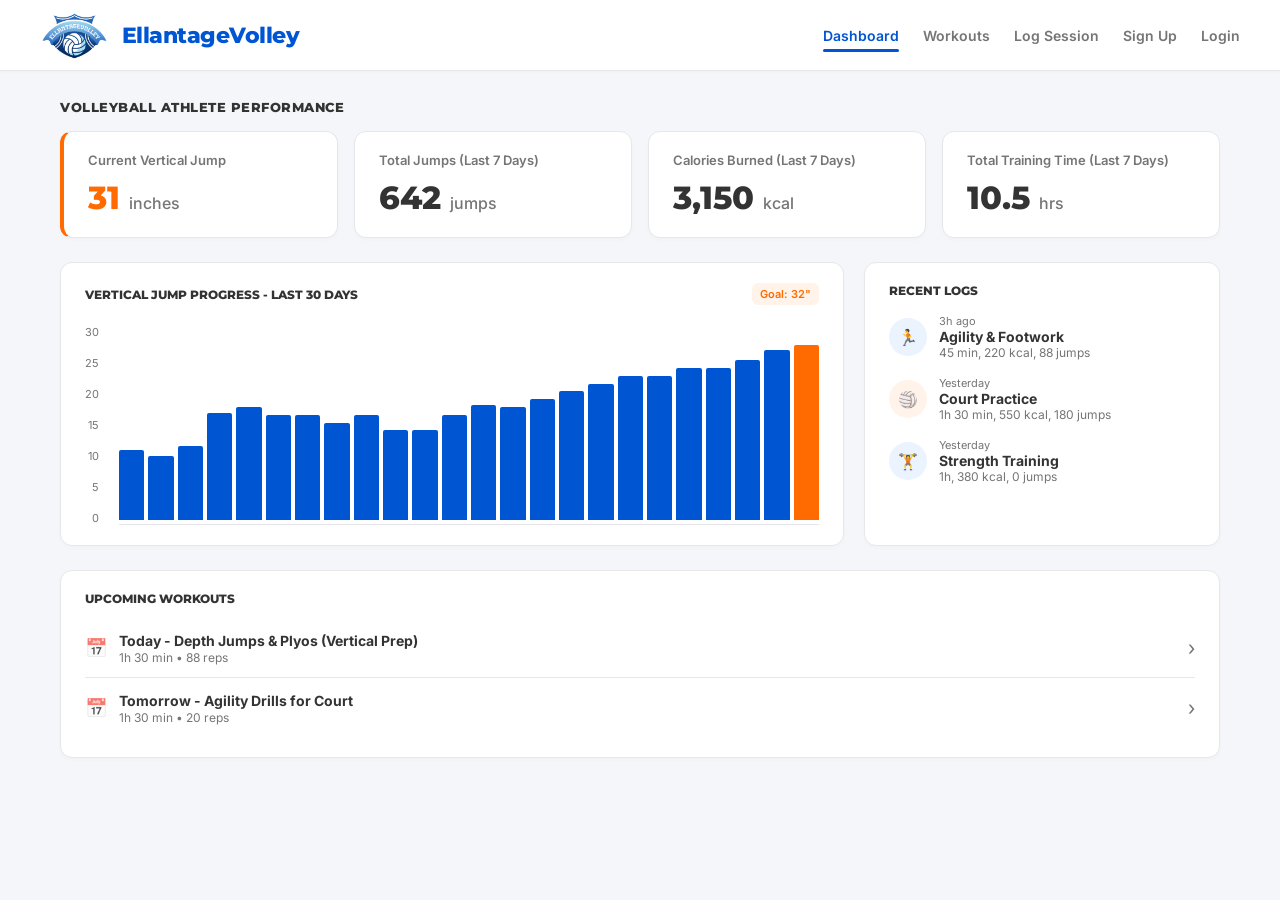
==== dashboard.html @ a330d69d "Add files via upload" ====
<!DOCTYPE html>
<html lang="en">
<head>
  <meta charset="UTF-8">
  <meta name="viewport" content="width=device-width, initial-scale=1.0">
  <title>EllantageVolley | Volleyball Fitness & Jump Tracker</title>
  <link rel="shortcut icon" href="logo.png">
  <link rel="stylesheet" href="dashboard.css">
</head>
<body>

  <!-- Top Navigation Bar -->
  <header id="navbar">
    <div id="logo-container">
      <img src="logo.png" alt="EllantageVolley Logo" id="logo-img">
      <span id="logo-text">EllantageVolley</span>
    </div>
    <nav id="nav-links">
      <a href="#" class="nav-item active">Dashboard</a>
      <a href="#" class="nav-item">Workouts</a>
      <a href="#" class="nav-item">Log Session</a>
      <a href="signup.html" class="nav-item">Sign Up</a>
      <a href="login.html" class="nav-item">Login</a>
    </nav>
  </header>

  <!-- Main Dashboard Wrapper -->
  <main class="dashboard-container">
    <h1 class="page-title">VOLLEYBALL ATHLETE PERFORMANCE</h1>

    <!-- KPI Summary Cards Grid -->
    <section class="kpi-grid">
      <div class="card kpi-card highlight-card">
        <h2>Current Vertical Jump</h2>
        <div class="stat-value text-orange">31 <span class="unit">inches</span></div>
      </div>
      <div class="card kpi-card">
        <h2>Total Jumps (Last 7 Days)</h2>
        <div class="stat-value">642 <span class="unit">jumps</span></div>
      </div>
      <div class="card kpi-card">
        <h2>Calories Burned (Last 7 Days)</h2>
        <div class="stat-value">3,150 <span class="unit">kcal</span></div>
      </div>
      <div class="card kpi-card">
        <h2>Total Training Time (Last 7 Days)</h2>
        <div class="stat-value">10.5 <span class="unit">hrs</span></div>
      </div>
    </section>

    <!-- Main Content Area: Bar Chart & Recent Activity -->
    <div class="main-grid">
      
      <!-- Progress Bar Chart -->
      <section class="card chart-section">
        <div class="chart-header">
          <h2>VERTICAL JUMP PROGRESS - LAST 30 DAYS</h2>
          <span class="target-badge">Goal: 32"</span>
        </div>
        <div class="chart-container">
          <div class="y-axis">
            <span>30</span>
            <span>25</span>
            <span>20</span>
            <span>15</span>
            <span>10</span>
            <span>5</span>
            <span>0</span>
          </div>
          <div class="bars-wrapper">
            <div class="bar" style="--height: 36%;"></div>
            <div class="bar" style="--height: 33%;"></div>
            <div class="bar" style="--height: 38%;"></div>
            <div class="bar" style="--height: 55%;"></div>
            <div class="bar" style="--height: 58%;"></div>
            <div class="bar" style="--height: 54%;"></div>
            <div class="bar" style="--height: 54%;"></div>
            <div class="bar" style="--height: 50%;"></div>
            <div class="bar" style="--height: 54%;"></div>
            <div class="bar" style="--height: 46%;"></div>
            <div class="bar" style="--height: 46%;"></div>
            <div class="bar" style="--height: 54%;"></div>
            <div class="bar" style="--height: 59%;"></div>
            <div class="bar" style="--height: 58%;"></div>
            <div class="bar" style="--height: 62%;"></div>
            <div class="bar" style="--height: 66%;"></div>
            <div class="bar" style="--height: 70%;"></div>
            <div class="bar" style="--height: 74%;"></div>
            <div class="bar" style="--height: 74%;"></div>
            <div class="bar" style="--height: 78%;"></div>
            <div class="bar" style="--height: 78%;"></div>
            <div class="bar" style="--height: 82%;"></div>
            <div class="bar" style="--height: 87%;"></div>
            <div class="bar bar-accent" style="--height: 90%;"></div>
          </div>
        </div>
      </section>

      <!-- Recent Workout Logs -->
      <section class="card recent-logs">
        <h2>RECENT LOGS</h2>
        <ul class="logs-list">
          <li class="log-item">
            <div class="icon-circle">🏃</div>
            <div class="log-details">
              <span class="time-ago">3h ago</span>
              <strong>Agility & Footwork</strong>
              <p>45 min, 220 kcal, 88 jumps</p>
            </div>
          </li>
          <li class="log-item">
            <div class="icon-circle icon-orange">🏐</div>
            <div class="log-details">
              <span class="time-ago">Yesterday</span>
              <strong>Court Practice</strong>
              <p>1h 30 min, 550 kcal, 180 jumps</p>
            </div>
          </li>
          <li class="log-item">
            <div class="icon-circle">🏋️</div>
            <div class="log-details">
              <span class="time-ago">Yesterday</span>
              <strong>Strength Training</strong>
              <p>1h, 380 kcal, 0 jumps</p>
            </div>
          </li>
        </ul>
      </section>

    </div>

    <!-- Upcoming Sessions Block -->
    <section class="card upcoming-section">
      <h2>UPCOMING WORKOUTS</h2>
      <div class="upcoming-item">
        <div class="upcoming-info">
          <span class="calendar-icon">📅</span>
          <div>
            <strong>Today - Depth Jumps & Plyos (Vertical Prep)</strong>
            <p>1h 30 min • 88 reps</p>
          </div>
        </div>
        <span class="arrow">&rsaquo;</span>
      </div>
      <div class="upcoming-item">
        <div class="upcoming-info">
          <span class="calendar-icon">📅</span>
          <div>
            <strong>Tomorrow - Agility Drills for Court</strong>
            <p>1h 30 min • 20 reps</p>
          </div>
        </div>
        <span class="arrow">&rsaquo;</span>
      </div>
    </section>

  </main>
</body>
</html>
---- dashboard.css ----
@import url('https://fonts.googleapis.com/css2?family=Montserrat:wght@600;700;800&family=Inter:wght@400;500;600&display=swap');

/* Color Variables */
:root {
  --primary-blue: #0056D2;
  --secondary-orange: #FF6B00;
  --dark-slate: #333333;
  --bg-color: #F4F6F9;
  --card-bg: #FFFFFF;
  --text-muted: #757575;
  --border-color: #E5E7EB;
}

* {
  box-sizing: border-box;
  margin: 0;
  padding: 0;
}

body {
  font-family: 'Inter', -apple-system, BlinkMacSystemFont, sans-serif;
  background-color: var(--bg-color);
  color: var(--dark-slate);
  padding-bottom: 40px;
}

/* Responsive Navigation Bar */
#navbar {
  display: flex;
  justify-content: space-between;
  align-items: center;
  background-color: var(--card-bg);
  padding: 10px 40px;
  border-bottom: 1px solid var(--border-color);
  box-shadow: 0 1px 3px rgba(0,0,0,0.03);
}

#logo-container {
  display: flex;
  align-items: center;
  gap: 12px;
}

#logo-img {
  height: 50px;
  width: auto;
  object-fit: contain;
}

#logo-text {
  font-family: 'Montserrat', sans-serif;
  font-size: 22px;
  font-weight: 800;
  letter-spacing: -0.5px;
  color: var(--primary-blue);
}

#nav-links {
  display: flex;
  gap: 24px;
}

.nav-item {
  text-decoration: none;
  color: var(--text-muted);
  font-size: 14px;
  font-weight: 600;
  padding: 8px 0;
  position: relative;
  transition: color 0.2s ease;
}

.nav-item:hover, .nav-item.active {
  color: var(--primary-blue);
}

.nav-item.active::after {
  content: '';
  position: absolute;
  bottom: 0;
  left: 0;
  width: 100%;
  height: 3px;
  background-color: var(--primary-blue);
  border-radius: 2px;
}

/* Dashboard Layout Structure */
.dashboard-container {
  max-width: 1200px;
  margin: 28px auto 0 auto;
  padding: 0 20px;
}

.page-title {
  font-family: 'Montserrat', sans-serif;
  font-size: 13px;
  font-weight: 800;
  letter-spacing: 0.5px;
  margin-bottom: 16px;
  color: var(--dark-slate);
}

/* Cards Design */
.card {
  background-color: var(--card-bg);
  border-radius: 12px;
  padding: 20px 24px;
  border: 1px solid var(--border-color);
  box-shadow: 0 2px 4px rgba(0, 0, 0, 0.02);
}

/* Responsive KPI Cards Grid */
.kpi-grid {
  display: grid;
  grid-template-columns: repeat(4, 1fr);
  gap: 16px;
  margin-bottom: 24px;
}

.kpi-card h2 {
  font-size: 13px;
  color: var(--text-muted);
  font-weight: 600;
  margin-bottom: 10px;
}

.kpi-card.highlight-card {
  border-left: 4px solid var(--secondary-orange);
}

.stat-value {
  font-family: 'Montserrat', sans-serif;
  font-size: 32px;
  font-weight: 800;
  color: var(--dark-slate);
}

.text-orange {
  color: var(--secondary-orange);
}

.stat-value .unit {
  font-family: 'Inter', sans-serif;
  font-size: 16px;
  font-weight: 500;
  color: var(--text-muted);
}

/* Chart & Recent Activity Grid Split */
.main-grid {
  display: grid;
  grid-template-columns: 2.2fr 1fr;
  gap: 20px;
  margin-bottom: 24px;
}

/* Chart Styles */
.chart-header {
  display: flex;
  justify-content: space-between;
  align-items: center;
  margin-bottom: 20px;
}

.chart-header h2 {
  font-family: 'Montserrat', sans-serif;
  font-size: 12px;
  font-weight: 800;
  color: var(--dark-slate);
}

.target-badge {
  font-size: 11px;
  font-weight: 600;
  background-color: #FFF3EA;
  color: var(--secondary-orange);
  padding: 4px 8px;
  border-radius: 6px;
}

.chart-container {
  display: flex;
  height: 200px;
  gap: 12px;
}

.y-axis {
  display: flex;
  flex-direction: column;
  justify-content: space-between;
  font-size: 11px;
  color: var(--text-muted);
  text-align: right;
  padding-right: 8px;
}

.bars-wrapper {
  display: flex;
  align-items: flex-end;
  justify-content: space-between;
  flex-grow: 1;
  border-bottom: 1px solid var(--border-color);
  padding-bottom: 4px;
  gap: 4px;
}

.bar {
  flex-grow: 1;
  background-color: var(--primary-blue);
  height: var(--height);
  border-top-left-radius: 2px;
  border-top-right-radius: 2px;
  transition: opacity 0.2s;
}

.bar-accent {
  background-color: var(--secondary-orange);
}

.bar:hover {
  opacity: 0.8;
}

/* Recent Activity Feed */
.recent-logs h2 {
  font-family: 'Montserrat', sans-serif;
  font-size: 12px;
  font-weight: 800;
  color: var(--dark-slate);
  margin-bottom: 16px;
}

.logs-list {
  list-style: none;
  display: flex;
  flex-direction: column;
  gap: 16px;
}

.log-item {
  display: flex;
  align-items: center;
  gap: 12px;
}

.icon-circle {
  width: 38px;
  height: 38px;
  background-color: #EBF3FF;
  border-radius: 50%;
  display: flex;
  align-items: center;
  justify-content: center;
  font-size: 16px;
}

.icon-orange {
  background-color: #FFF3EA;
}

.log-details {
  display: flex;
  flex-direction: column;
}

.time-ago {
  font-size: 11px;
  color: var(--text-muted);
}

.log-details strong {
  font-size: 14px;
  color: var(--dark-slate);
}

.log-details p {
  font-size: 12px;
  color: var(--text-muted);
}

/* Upcoming Workouts Section */
.upcoming-section h2 {
  font-family: 'Montserrat', sans-serif;
  font-size: 12px;
  font-weight: 800;
  color: var(--dark-slate);
  margin-bottom: 12px;
}

.upcoming-item {
  display: flex;
  justify-content: space-between;
  align-items: center;
  padding: 12px 0;
  border-bottom: 1px solid var(--border-color);
}

.upcoming-item:last-child {
  border-bottom: none;
}

.upcoming-info {
  display: flex;
  align-items: center;
  gap: 12px;
}

.calendar-icon {
  font-size: 18px;
  opacity: 0.7;
}

.upcoming-info strong {
  font-size: 14px;
  color: var(--dark-slate);
}

.upcoming-info p {
  font-size: 12px;
  color: var(--text-muted);
}

.arrow {
  font-size: 20px;
  color: var(--text-muted);
}

/* ===================================================
   RESPONSIVE MEDIA QUERIES
   =================================================== */

/* Tablet (Max-width 1024px) */
@media (max-width: 1024px) {
  .kpi-grid {
    grid-template-columns: repeat(2, 1fr);
  }
  .main-grid {
    grid-template-columns: 1fr;
  }
}

/* Mobile (Max-width 640px) */
@media (max-width: 640px) {
  #navbar {
    padding: 12px 16px;
    flex-direction: column;
    gap: 12px;
  }

  #nav-links {
    gap: 14px;
    font-size: 13px;
    width: 100%;
    justify-content: space-between;
    overflow-x: auto;
  }

  .dashboard-container {
    padding: 0 12px;
    margin-top: 16px;
  }

  .kpi-grid {
    grid-template-columns: 1fr;
  }

  .stat-value {
    font-size: 26px;
  }

  .chart-container {
    height: 160px;
  }

  .bars-wrapper {
    gap: 2px;
  }
}
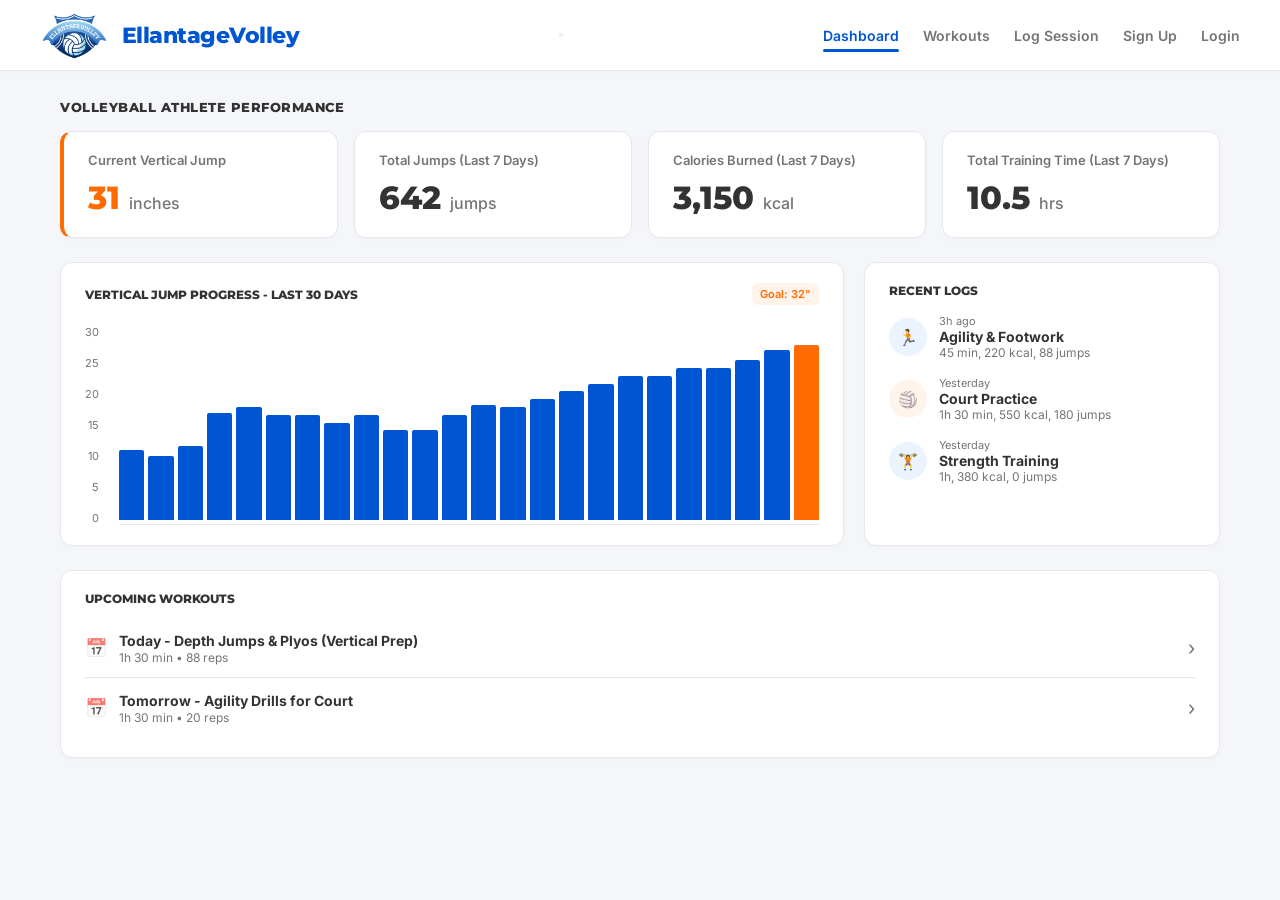
==== commit ccbc3438: "Update dashboard.html" ====
--- a/dashboard.html
+++ b/dashboard.html
@@ -15,6 +15,14 @@
       <img src="logo.png" alt="EllantageVolley Logo" id="logo-img">
       <span id="logo-text">EllantageVolley</span>
     </div>
+
+    <!-- Mobile Hamburger Button -->
+  <button id="menu-toggle" aria-label="Toggle navigation">
+    <span class="bar"></span>
+    <span class="bar"></span>
+    <span class="bar"></span>
+  </button>
+    
     <nav id="nav-links">
       <a href="#" class="nav-item active">Dashboard</a>
       <a href="#" class="nav-item">Workouts</a>
@@ -155,5 +163,6 @@
     </section>
 
   </main>
+  <script src="script.js"></script>
 </body>
-</html>+</html>
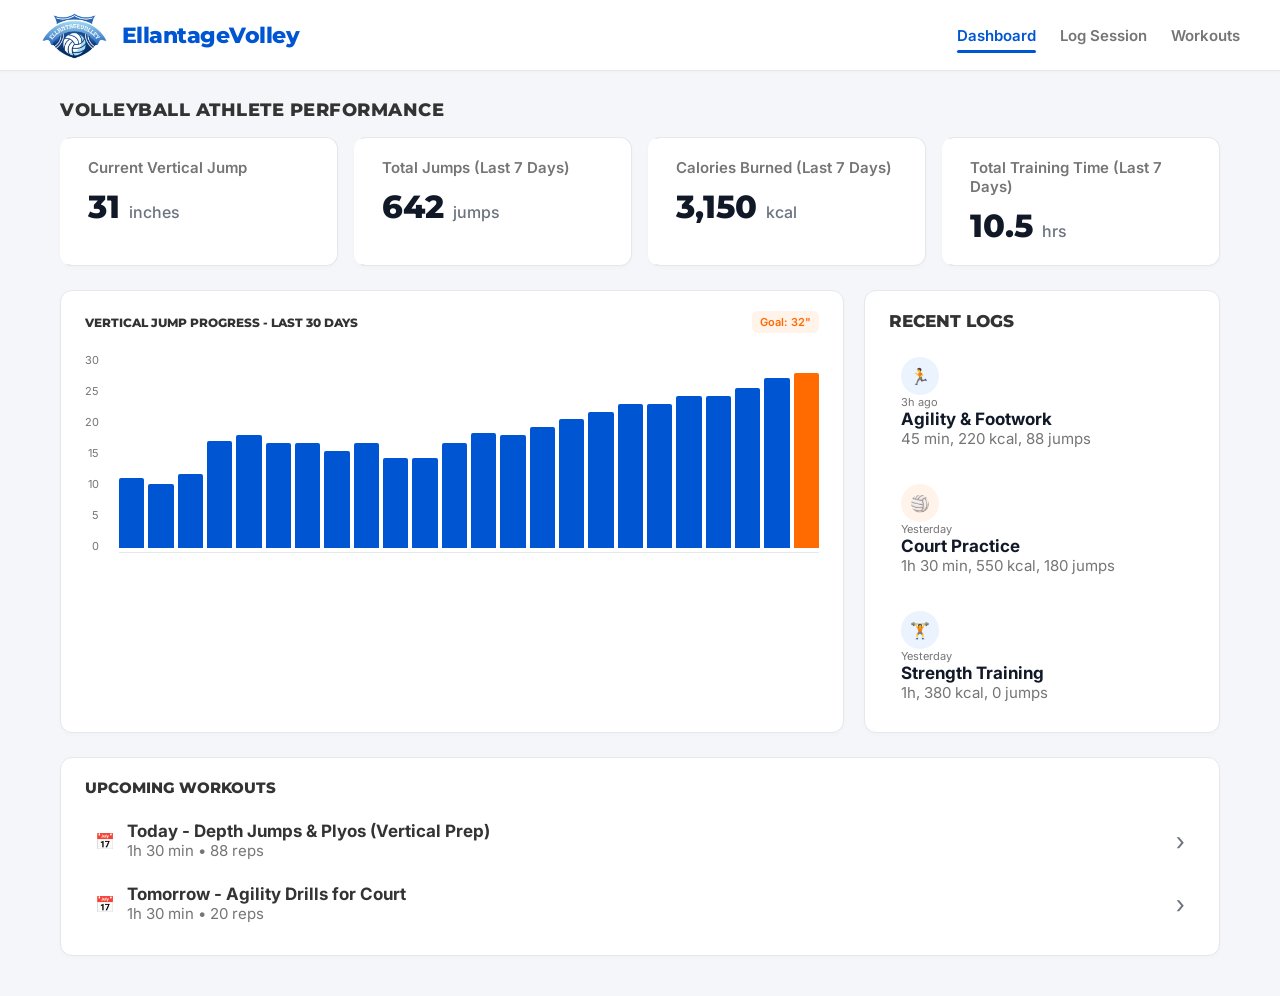
==== commit d6bbaca9: "Add files via upload" ====
--- a/dashboard.html
+++ b/dashboard.html
@@ -22,13 +22,11 @@
     <span class="bar"></span>
     <span class="bar"></span>
   </button>
-    
+
     <nav id="nav-links">
       <a href="#" class="nav-item active">Dashboard</a>
+      <a href="#" class="nav-item">Log Session</a>
       <a href="#" class="nav-item">Workouts</a>
-      <a href="#" class="nav-item">Log Session</a>
-      <a href="signup.html" class="nav-item">Sign Up</a>
-      <a href="login.html" class="nav-item">Login</a>
     </nav>
   </header>
 
@@ -163,6 +161,6 @@
     </section>
 
   </main>
-  <script src="script.js"></script>
+  <script src="dashboard.js"></script>
 </body>
-</html>
+</html>
--- a/dashboard.css
+++ b/dashboard.css
@@ -63,7 +63,7 @@
 .nav-item {
   text-decoration: none;
   color: var(--text-muted);
-  font-size: 14px;
+  font-size: 15px;
   font-weight: 600;
   padding: 8px 0;
   position: relative;
@@ -84,7 +84,89 @@
   background-color: var(--primary-blue);
   border-radius: 2px;
 }
-
+/* Desktop view: Hide hamburger button */
+#menu-toggle {
+  display: none;
+  background: none;
+  border: none;
+  cursor: pointer;
+  flex-direction: column;
+  gap: 5px;
+  padding: 6px;
+}
+
+#menu-toggle .bar {
+  width: 22px;
+  height: 3px;
+  background-color: #0056D2;
+  border-radius: 2px;
+  transition: all 0.3s ease;
+}
+
+/* Mobile Screens (768px and smaller) */
+@media (max-width: 768px) {
+  #navbar {
+    position: relative;
+    padding: 12px 20px;
+  }
+
+  /* Show hamburger button */
+  #menu-toggle {
+    display: flex;
+  }
+
+  /* Slide-down menu overlay */
+  #nav-links {
+    position: absolute;
+    top: 100%;
+    left: 0;
+    width: 100%;
+    background-color: #ffffff;
+    flex-direction: column;
+    align-items: center;
+    border-bottom: 1px solid #e5e7eb;
+    box-shadow: 0 10px 15px -3px rgba(0, 0, 0, 0.1);
+    
+    /* Animation state */
+    max-height: 0;
+    overflow: hidden;
+    transition: max-height 0.3s ease-in-out, padding 0.3s ease-in-out;
+    z-index: 99;
+  }
+
+  /* JavaScript toggles this class */
+  #nav-links.active {
+    max-height: 280px;
+    padding: 10px 0;
+  }
+
+  .nav-item {
+    width: 100%;
+    text-align: center;
+    padding: 12px 0;
+    border-bottom: 1px solid #f3f4f6;
+    font-size: 14px;
+  }
+
+  .nav-item:last-child {
+    border-bottom: none;
+  }
+
+  .nav-item.active::after {
+    display: none; /* Hide bottom line bar on mobile */
+  }
+
+  /* Hamburger "X" animation */
+  #menu-toggle.active .bar:nth-child(1) {
+    transform: translateY(8px) rotate(45deg);
+  }
+  #menu-toggle.active .bar:nth-child(2) {
+    opacity: 0;
+  }
+  #menu-toggle.active .bar:nth-child(3) {
+    transform: translateY(-8px) rotate(-45deg);
+  }
+}
 /* Dashboard Layout Structure */
 .dashboard-container {
   max-width: 1200px;
@@ -94,7 +176,7 @@
 
 .page-title {
   font-family: 'Montserrat', sans-serif;
-  font-size: 13px;
+  font-size: 18px;
   font-weight: 800;
   letter-spacing: 0.5px;
   margin-bottom: 16px;
@@ -119,34 +201,61 @@
 }
 
 .kpi-card h2 {
-  font-size: 13px;
+  font-size: 15px;
   color: var(--text-muted);
   font-weight: 600;
   margin-bottom: 10px;
 }
 
-.kpi-card.highlight-card {
-  border-left: 4px solid var(--secondary-orange);
-}
-
 .stat-value {
   font-family: 'Montserrat', sans-serif;
   font-size: 32px;
   font-weight: 800;
   color: var(--dark-slate);
 }
-
-.text-orange {
-  color: var(--secondary-orange);
-}
-
 .stat-value .unit {
   font-family: 'Inter', sans-serif;
   font-size: 16px;
   font-weight: 500;
   color: var(--text-muted);
 }
-
+.kpi-card {
+  background-color: #ffffff;
+  border-radius: 12px;
+  padding: 20px 24px;
+  border: 1px solid #e5e7eb;
+  border-left: 4px solid transparent; /* Smooth hover transition for left border */
+  box-shadow: 0 2px 4px rgba(0, 0, 0, 0.02);
+  transition: all 0.3s ease-in-out;
+  cursor: pointer;
+}
+
+/* Default state: All numbers are crisp black */
+.kpi-card .stat-value {
+  font-family: 'Montserrat', sans-serif;
+  font-size: 32px;
+  font-weight: 800;
+  color: #111827; /* Pure black text by default */
+  transition: color 0.3s ease-in-out;
+}
+
+.kpi-card .unit {
+  font-family: 'Inter', sans-serif;
+  font-size: 16px;
+  font-weight: 500;
+  color: #6b7280;
+}
+
+/* Hover State: Card lifts up, left border turns orange, number turns orange */
+.kpi-card:hover {
+  transform: translateY(-4px);
+  border-left-color: #FF6B00; /* Vibrant Orange Left Accent */
+  box-shadow: 0 8px 16px -4px rgba(255, 107, 0, 0.15);
+}
+
+.kpi-card:hover .stat-value {
+  color: #FF6B00; /* Number turns vibrant orange on hover */
+}
 /* Chart & Recent Activity Grid Split */
 .main-grid {
   display: grid;
@@ -223,9 +332,18 @@
 }
 
 /* Recent Activity Feed */
+:root {
+  --clr-primary: #0056D2;
+  --clr-accent: #FF6B00;
+  --clr-text-main: #111827;
+  --clr-text-muted: #6b7280;
+  --clr-bg-hover: #f8fafc;
+  --clr-bg-active: #eff6ff;
+  --transition-fast: 0.25s ease-in-out;
+} 
 .recent-logs h2 {
   font-family: 'Montserrat', sans-serif;
-  font-size: 12px;
+  font-size: 17px;
   font-weight: 800;
   color: var(--dark-slate);
   margin-bottom: 16px;
@@ -239,20 +357,23 @@
 }
 
 .log-item {
-  display: flex;
-  align-items: center;
+  /* composes: interactive-row;  Logical layout structure  */
   gap: 12px;
+  padding: 10px 12px;
+  border-radius: 8px;
+  cursor: pointer;
+  transition: background-color var(--transition-fast), transform var(--transition-fast);
 }
 
 .icon-circle {
   width: 38px;
   height: 38px;
-  background-color: #EBF3FF;
   border-radius: 50%;
   display: flex;
   align-items: center;
   justify-content: center;
-  font-size: 16px;
+  background-color: #ebf3ff;
+  transition: transform var(--transition-fast), background-color var(--transition-fast);
 }
 
 .icon-orange {
@@ -270,19 +391,35 @@
 }
 
 .log-details strong {
-  font-size: 14px;
-  color: var(--dark-slate);
+  font-size: 17px;
+  color: var(--clr-text-main);
+  transition: color var(--transition-fast);
 }
 
 .log-details p {
-  font-size: 12px;
-  color: var(--text-muted);
-}
+  font-size: 15px;
+  color: var(--text-muted);
+}
+/* Hover State */
+.log-item:hover {
+  background-color: var(--clr-bg-hover);
+  transform: translateX(6px); /* Micro-interaction: row moves right */
+}
+
+.log-item:hover .icon-circle {
+  transform: scale(1.1) rotate(6deg); /* Scale & slight tilt icon */
+  background-color: #dbeafe;
+}
+
+.log-item:hover .log-details strong {
+  color: var(--clr-primary);
+}
+
 
 /* Upcoming Workouts Section */
 .upcoming-section h2 {
   font-family: 'Montserrat', sans-serif;
-  font-size: 12px;
+  font-size: 15px;
   font-weight: 800;
   color: var(--dark-slate);
   margin-bottom: 12px;
@@ -292,8 +429,10 @@
   display: flex;
   justify-content: space-between;
   align-items: center;
-  padding: 12px 0;
-  border-bottom: 1px solid var(--border-color);
+  padding: 12px 10px;
+  border-radius: 8px;
+  cursor: pointer;
+  transition: background-color var(--transition-fast);
 }
 
 .upcoming-item:last-child {
@@ -307,23 +446,43 @@
 }
 
 .calendar-icon {
-  font-size: 18px;
-  opacity: 0.7;
+  display: inline-block;
+  transition: transform var(--transition-fast);
 }
 
 .upcoming-info strong {
-  font-size: 14px;
+  font-size: 17px;
   color: var(--dark-slate);
 }
 
 .upcoming-info p {
-  font-size: 12px;
+  font-size: 15px;
   color: var(--text-muted);
 }
 
 .arrow {
-  font-size: 20px;
-  color: var(--text-muted);
+  display: inline-block;
+  color: var(--clr-text-muted);
+  font-size: 25px;
+  transition: transform var(--transition-fast), color var(--transition-fast);
+}
+
+/* Hover State */
+.upcoming-item:hover {
+  background-color: var(--clr-bg-active);
+}
+
+.upcoming-item:hover .calendar-icon {
+  transform: scale(1.15);
+}
+
+.upcoming-item:hover .upcoming-info strong {
+  color: var(--clr-primary);
+}
+
+.upcoming-item:hover .arrow {
+  transform: translateX(6px); /* Micro-interaction: Arrow pushes right */
+  color: var(--clr-primary);
 }
 
 /* ===================================================
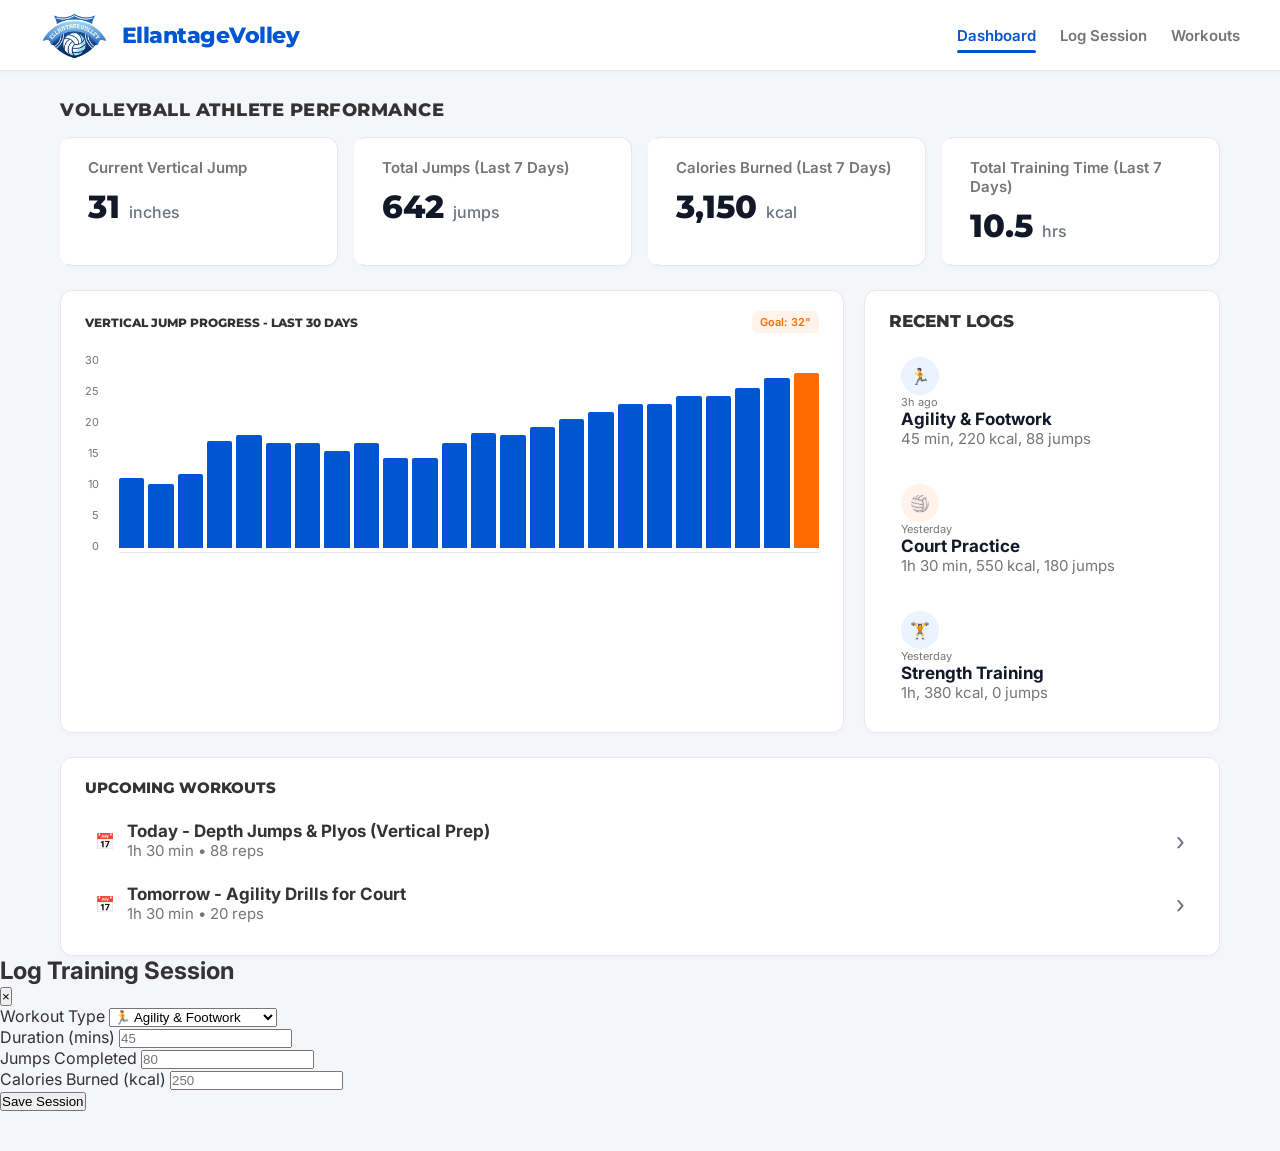
==== commit bc47476e: "Update dashboard.html" ====
--- a/dashboard.html
+++ b/dashboard.html
@@ -161,6 +161,45 @@
     </section>
 
   </main>
+  <!-- Log Session Modal Overlay -->
+<div id="log-modal" class="modal-overlay">
+  <div class="modal-content">
+    <div class="modal-header">
+      <h2>Log Training Session</h2>
+      <button id="close-modal-btn" aria-label="Close modal">&times;</button>
+    </div>
+
+    <form id="session-form">
+      <div class="form-group">
+        <label for="workout-type">Workout Type</label>
+        <select id="workout-type" required>
+          <option value="Agility & Footwork">🏃 Agility & Footwork</option>
+          <option value="Court Practice">🏐 Court Practice</option>
+          <option value="Strength Training">🏋️ Strength Training</option>
+          <option value="Plyometrics">⚡ Plyometrics & Jumps</option>
+        </select>
+      </div>
+
+      <div class="form-row">
+        <div class="form-group">
+          <label for="duration">Duration (mins)</label>
+          <input type="number" id="duration" placeholder="45" required min="1">
+        </div>
+        <div class="form-group">
+          <label for="jumps">Jumps Completed</label>
+          <input type="number" id="jumps" placeholder="80" required min="0">
+        </div>
+      </div>
+
+      <div class="form-group">
+        <label for="calories">Calories Burned (kcal)</label>
+        <input type="number" id="calories" placeholder="250" required min="0">
+      </div>
+
+      <button type="submit" class="btn-submit">Save Session</button>
+    </form>
+  </div>
+</div>
   <script src="dashboard.js"></script>
 </body>
-</html>+</html>
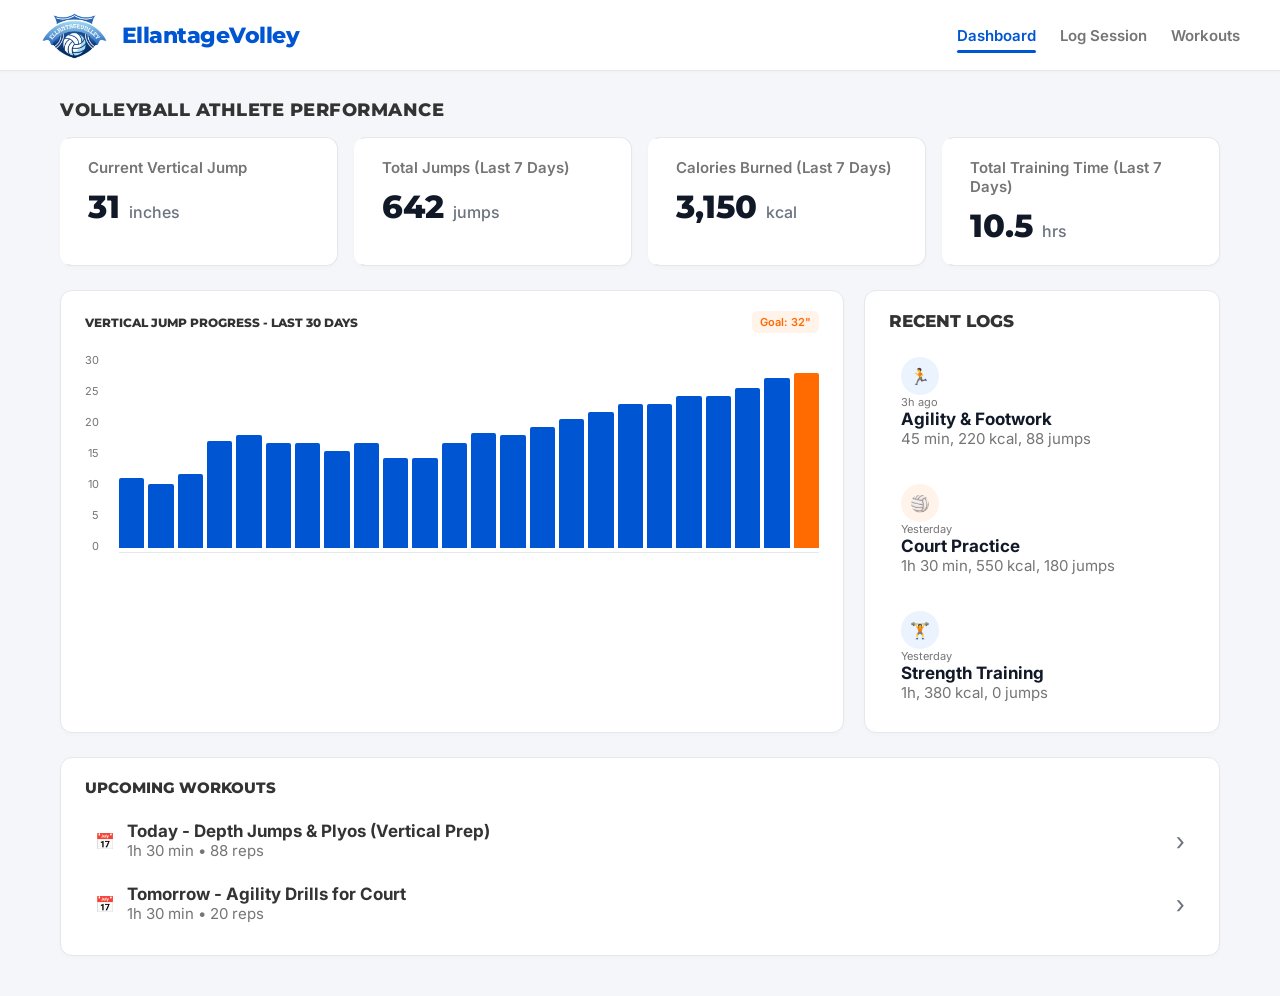
==== commit 4f0e06f9: "Update dashboard.html" ====
--- a/dashboard.html
+++ b/dashboard.html
@@ -25,7 +25,7 @@
 
     <nav id="nav-links">
       <a href="#" class="nav-item active">Dashboard</a>
-      <a href="#" class="nav-item">Log Session</a>
+      <a href="#" class="nav-item" id="log-session-btn">Log Session</a>
       <a href="#" class="nav-item">Workouts</a>
     </nav>
   </header>
--- a/dashboard.css
+++ b/dashboard.css
@@ -485,6 +485,117 @@
   color: var(--clr-primary);
 }
 
+/* Logs section */
+/* Modal Backdrop Overlay */
+.modal-overlay {
+  position: fixed;
+  inset: 0;
+  background-color: rgba(17, 24, 39, 0.6);
+  display: flex;
+  align-items: center;
+  justify-content: center;
+  opacity: 0;
+  pointer-events: none;
+  transition: opacity 0.25s ease-in-out;
+  z-index: 1000;
+}
+
+.modal-overlay.active {
+  opacity: 1;
+  pointer-events: auto;
+}
+
+/* Modal Content Box */
+.modal-content {
+  background-color: #ffffff;
+  width: 90%;
+  max-width: 420px;
+  padding: 24px;
+  border-radius: 12px;
+  box-shadow: 0 20px 25px -5px rgba(0, 0, 0, 0.15);
+  transform: translateY(-20px);
+  transition: transform 0.25s ease-in-out;
+}
+
+.modal-overlay.active .modal-content {
+  transform: translateY(0);
+}
+
+.modal-header {
+  display: flex;
+  justify-content: space-between;
+  align-items: center;
+  margin-bottom: 20px;
+}
+
+.modal-header h2 {
+  font-family: 'Montserrat', sans-serif;
+  font-size: 18px;
+  color: var(--dark-slate);
+}
+
+#close-modal-btn {
+  background: none;
+  border: none;
+  font-size: 26px;
+  line-height: 1;
+  cursor: pointer;
+  color: var(--text-muted);
+}
+
+.form-group {
+  display: flex;
+  flex-direction: column;
+  gap: 6px;
+  margin-bottom: 16px;
+}
+
+.form-row {
+  display: grid;
+  grid-template-columns: 1fr 1fr;
+  gap: 12px;
+}
+
+.form-group label {
+  font-size: 13px;
+  font-weight: 600;
+  color: var(--dark-slate);
+}
+
+.form-group input, 
+.form-group select {
+  padding: 10px;
+  border: 1px solid var(--border-color);
+  border-radius: 6px;
+  font-size: 14px;
+  outline: none;
+  font-family: 'Inter', sans-serif;
+}
+
+.form-group input:focus, 
+.form-group select:focus {
+  border-color: var(--primary-blue);
+}
+
+.btn-submit {
+  width: 100%;
+  background-color: var(--primary-blue);
+  color: #ffffff;
+  border: none;
+  padding: 12px;
+  font-weight: 700;
+  font-size: 15px;
+  border-radius: 6px;
+  cursor: pointer;
+  margin-top: 8px;
+  transition: background-color 0.2s;
+}
+
+.btn-submit:hover {
+  background-color: #0043A8;
+}
+
+
 /* ===================================================
    RESPONSIVE MEDIA QUERIES
    =================================================== */
@@ -535,4 +646,4 @@
   .bars-wrapper {
     gap: 2px;
   }
-}+}
